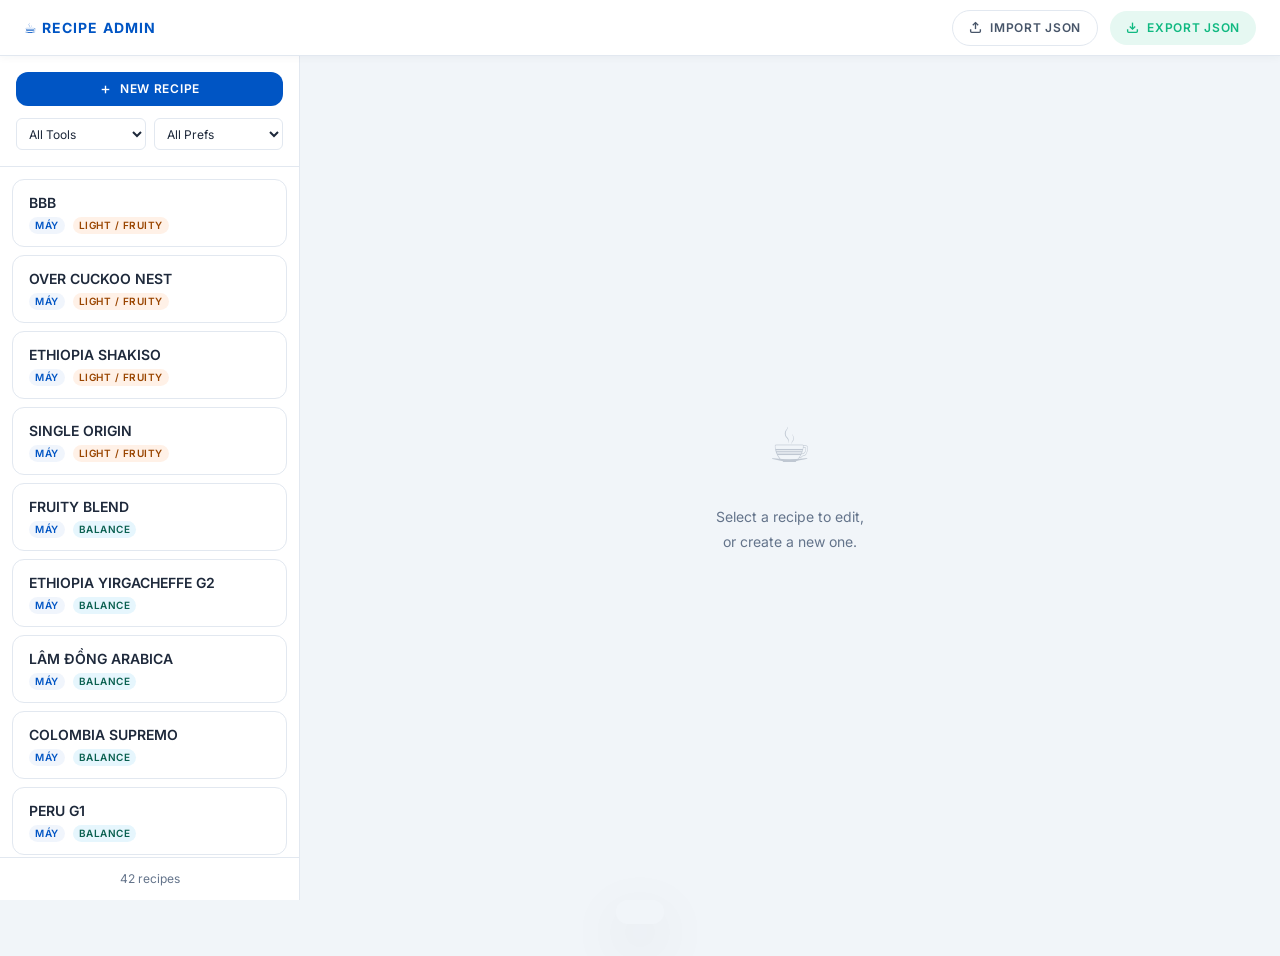
==== admin.html @ 7636e5ef "feat: implement web-based recipe admin interface for managing coffee configurations" ====
<!DOCTYPE html>
<html lang="en">
<head>
  <meta charset="UTF-8">
  <meta name="viewport" content="width=device-width, initial-scale=1.0">
  <title>Recipe Admin — Coffee Recipe Finder</title>
  <link rel="preconnect" href="https://fonts.googleapis.com">
  <link rel="preconnect" href="https://fonts.gstatic.com" crossorigin>
  <link href="https://fonts.googleapis.com/css2?family=Inter:wght@400;500;600;700&display=swap" rel="stylesheet">
  <link rel="stylesheet" href="css/reset.css">
  <link rel="stylesheet" href="css/variables.css">
  <style>
    *, *::before, *::after { box-sizing: border-box; }
    .hidden { display: none !important; }

    body {
      font-family: var(--font-sans);
      background: #F1F5F9;
      color: var(--text);
      min-height: 100vh;
      text-transform: none;
    }

    /* ── Header ── */
    .admin-header {
      position: fixed; top: 0; left: 0; right: 0;
      height: 56px;
      background: #fff;
      border-bottom: 1px solid var(--border);
      display: flex; align-items: center; justify-content: space-between;
      padding: 0 var(--space-6);
      z-index: 100;
      box-shadow: var(--shadow-sm);
    }
    .admin-logo {
      font-size: var(--text-sm); font-weight: var(--weight-bold);
      letter-spacing: 0.08em; text-transform: uppercase; color: var(--primary);
    }
    .admin-header-actions { display: flex; align-items: center; gap: var(--space-3); }

    /* ── Layout ── */
    .admin-layout {
      display: flex; margin-top: 56px;
      height: calc(100vh - 56px); overflow: hidden;
    }

    /* ── Sidebar ── */
    .admin-sidebar {
      width: 300px; flex-shrink: 0;
      background: #fff; border-right: 1px solid var(--border);
      display: flex; flex-direction: column; overflow: hidden;
    }
    .sidebar-toolbar {
      padding: var(--space-4); border-bottom: 1px solid var(--border);
      display: flex; flex-direction: column; gap: var(--space-3);
    }
    .filter-row { display: flex; gap: var(--space-2); }
    .filter-row select {
      flex: 1; height: 32px; border: 1px solid var(--border);
      border-radius: var(--radius-sm); font-size: var(--text-xs);
      padding: 0 var(--space-2); color: var(--text); background: var(--bg);
      outline: none; cursor: pointer; text-transform: none;
    }
    .filter-row select:focus { border-color: var(--primary); }
    .recipe-list {
      flex: 1; overflow-y: auto; padding: var(--space-3);
      display: flex; flex-direction: column; gap: var(--space-2);
    }
    .recipe-list-item {
      border: 1px solid var(--border); border-radius: var(--radius-md);
      padding: var(--space-3) var(--space-4); cursor: pointer;
      transition: border-color 150ms, background 150ms; background: var(--bg);
    }
    .recipe-list-item:hover { border-color: var(--border-focus); background: var(--card-hover); }
    .recipe-list-item.active { border-color: var(--primary); background: var(--primary-dim); }
    .recipe-list-item-name {
      font-size: var(--text-sm); font-weight: var(--weight-semi); color: var(--text);
      margin-bottom: var(--space-1); white-space: nowrap; overflow: hidden; text-overflow: ellipsis;
    }
    .recipe-list-item-meta { display: flex; align-items: center; gap: var(--space-2); }
    .list-chip {
      font-size: 10px; font-weight: var(--weight-semi); padding: 1px 6px;
      border-radius: var(--radius-full); text-transform: uppercase; letter-spacing: 0.05em; white-space: nowrap;
    }
    .list-chip--tool       { background: var(--primary-dim); color: var(--primary); }
    .list-chip--pref-BALANCE      { background: var(--tag-balanced); color: #0A6050; }
    .list-chip--pref-LIGHT_FRUITY { background: var(--tag-fruity);   color: #994500; }
    .list-chip--pref-STRONG       { background: var(--tag-strong);   color: #6B2E90; }
    .list-score { font-size: 10px; color: var(--text-dim); margin-left: auto; }
    .sidebar-footer {
      padding: var(--space-3) var(--space-4); border-top: 1px solid var(--border);
      font-size: var(--text-xs); color: var(--text-dim); text-align: center;
    }
    .list-empty {
      padding: var(--space-8) var(--space-4); text-align: center;
      color: var(--text-dim); font-size: var(--text-xs);
    }

    /* ── Form panel ── */
    .admin-form-panel { flex: 1; overflow-y: auto; background: #F1F5F9; }
    .form-empty {
      display: flex; flex-direction: column; align-items: center; justify-content: center;
      height: 100%; color: var(--text-dim); font-size: var(--text-sm);
      gap: var(--space-4); text-align: center; line-height: 1.8;
    }
    .form-empty-icon { font-size: 3rem; opacity: 0.35; }

    /* ── Form ── */
    .recipe-form { padding: var(--space-6); max-width: 860px; margin: 0 auto; }

    .form-section {
      background: #fff; border: 1px solid var(--border);
      border-radius: var(--radius-lg); padding: var(--space-6); margin-bottom: var(--space-4);
    }
    .form-section-title {
      font-size: var(--text-xs); font-weight: var(--weight-bold);
      text-transform: uppercase; letter-spacing: 0.10em; color: var(--text-dim);
      margin-bottom: var(--space-5); display: flex; align-items: center; justify-content: space-between;
    }
    .form-grid   { display: grid; grid-template-columns: repeat(2, 1fr); gap: var(--space-4); }
    .form-grid--3 { grid-template-columns: repeat(3, 1fr); }
    .form-grid--4 { grid-template-columns: repeat(4, 1fr); }
    .form-field   { display: flex; flex-direction: column; gap: var(--space-2); }
    .form-field.full { grid-column: 1 / -1; }
    .form-field label {
      font-size: var(--text-xs); font-weight: var(--weight-semi);
      color: var(--text-muted); text-transform: uppercase; letter-spacing: 0.06em;
    }
    .form-field input,
    .form-field select,
    .form-field textarea {
      border: 1px solid var(--border); border-radius: var(--radius-sm);
      padding: var(--space-2) var(--space-3); font-size: var(--text-sm);
      font-family: var(--font-sans); color: var(--text); background: var(--bg);
      outline: none; transition: border-color 150ms, box-shadow 150ms; text-transform: none;
    }
    .form-field input:focus,
    .form-field select:focus,
    .form-field textarea:focus {
      border-color: var(--primary); box-shadow: 0 0 0 3px var(--primary-dim);
    }
    .form-field input[readonly] { background: #F8FAFC; color: var(--text-dim); cursor: not-allowed; }
    .form-field textarea { resize: vertical; min-height: 72px; }
    .field-hint  { font-size: 10px; color: var(--text-dim); }
    .form-field.has-error input,
    .form-field.has-error select,
    .form-field.has-error textarea { border-color: var(--danger); }
    .error-msg { font-size: 10px; color: var(--danger); display: none; }
    .form-field.has-error .error-msg { display: block; }

    /* ── Sub-recipe cards (MÁY) ── */
    .sub-recipe-list { display: flex; flex-direction: column; gap: var(--space-4); }

    .sub-recipe-card {
      border: 1px solid var(--border); border-radius: var(--radius-md);
      padding: var(--space-4); background: #F8FAFC;
    }
    .sub-recipe-card-header {
      display: flex; align-items: center; justify-content: space-between;
      margin-bottom: var(--space-4);
    }
    .sub-recipe-num {
      width: 24px; height: 24px; border-radius: var(--radius-full);
      background: var(--primary-dim); color: var(--primary);
      font-size: var(--text-xs); font-weight: var(--weight-bold);
      display: flex; align-items: center; justify-content: center;
      flex-shrink: 0;
    }
    .sub-recipe-empty {
      padding: var(--space-5); text-align: center; font-size: var(--text-xs);
      color: var(--text-dim); border: 1px dashed var(--border); border-radius: var(--radius-sm);
    }

    /* ── Steps table ── */
    .steps-table { width: 100%; border-collapse: collapse; }
    .steps-table th {
      font-size: 10px; font-weight: var(--weight-semi); text-transform: uppercase;
      letter-spacing: 0.08em; color: var(--text-dim);
      padding: var(--space-2); text-align: left; border-bottom: 1px solid var(--border);
    }
    .steps-table td { padding: var(--space-2); vertical-align: middle; }
    .steps-table input[type="text"],
    .steps-table input[type="number"] {
      width: 100%; border: 1px solid var(--border); border-radius: var(--radius-sm);
      padding: 5px var(--space-2); font-size: var(--text-xs); font-family: var(--font-sans);
      color: var(--text); outline: none; text-transform: none; transition: border-color 150ms; background: var(--bg);
    }
    .steps-table input:focus { border-color: var(--primary); }
    .steps-table input[type="checkbox"] { cursor: pointer; accent-color: var(--primary); }
    .steps-table input:disabled { background: #F8FAFC; color: var(--text-dim); }
    .col-num    { width: 28px; }
    .col-name   { width: 110px; }
    .col-water  { width: 72px; }
    .col-start  { width: 72px; }
    .col-end    { width: 72px; }
    .col-passive{ width: 58px; text-align: center !important; }
    .col-passive-label { min-width: 160px; }
    .col-del    { width: 36px; }
    .steps-empty {
      padding: var(--space-5); text-align: center; font-size: var(--text-xs);
      color: var(--text-dim); border: 1px dashed var(--border); border-radius: var(--radius-sm);
    }

    /* ── Buttons ── */
    .btn {
      display: inline-flex; align-items: center; gap: var(--space-2);
      font-size: var(--text-xs); font-weight: var(--weight-semi);
      padding: 8px var(--space-4); border-radius: var(--radius-full); cursor: pointer;
      transition: background 150ms, color 150ms; text-transform: uppercase;
      letter-spacing: 0.06em; white-space: nowrap; font-family: var(--font-sans);
    }
    .btn-primary { background: var(--primary); color: #fff; }
    .btn-primary:hover { background: var(--primary-hover); }
    .btn-secondary { background: var(--bg); color: var(--text-muted); border: 1px solid var(--border); }
    .btn-secondary:hover { background: var(--card-hover); color: var(--text); }
    .btn-danger { background: var(--danger-dim); color: var(--danger); }
    .btn-danger:hover { background: var(--danger); color: #fff; }
    .btn-success { background: var(--success-dim); color: var(--success); }
    .btn-success:hover { background: var(--success); color: #fff; }
    .btn-new {
      width: 100%; justify-content: center;
      background: var(--primary); color: #fff; border-radius: var(--radius-md);
    }
    .btn-new:hover { background: var(--primary-hover); }
    .btn-icon {
      width: 28px; height: 28px; display: inline-flex; align-items: center; justify-content: center;
      border-radius: var(--radius-sm); color: var(--text-dim);
      transition: background 150ms, color 150ms; cursor: pointer;
    }
    .btn-icon:hover { background: var(--danger-dim); color: var(--danger); }
    .btn-import-label {
      display: inline-flex; align-items: center; gap: var(--space-2);
      font-size: var(--text-xs); font-weight: var(--weight-semi);
      padding: 8px var(--space-4); border-radius: var(--radius-full); cursor: pointer;
      background: var(--bg); color: var(--text-muted); border: 1px solid var(--border);
      text-transform: uppercase; letter-spacing: 0.06em; transition: background 150ms;
    }
    .btn-import-label:hover { background: var(--card-hover); color: var(--text); }
    .btn-import-label input[type="file"] { display: none; }

    /* ── Form actions ── */
    .form-actions {
      display: flex; align-items: center; justify-content: space-between;
      padding: var(--space-4) 0 var(--space-8);
    }
    .form-actions-right { display: flex; gap: var(--space-3); }

    /* ── Toast ── */
    .toast {
      position: fixed; bottom: var(--space-6); left: 50%;
      transform: translateX(-50%) translateY(calc(100% + var(--space-6)));
      border-radius: var(--radius-full); padding: var(--space-3) var(--space-6);
      font-size: var(--text-xs); font-weight: var(--weight-semi); letter-spacing: 0.06em;
      text-transform: uppercase; color: #fff; box-shadow: var(--shadow-xl);
      z-index: 9999; transition: transform 400ms cubic-bezier(0.16, 1, 0.3, 1);
      white-space: nowrap; pointer-events: none;
    }
    .toast.visible { transform: translateX(-50%) translateY(0); }
    .toast--success { background: var(--success); }
    .toast--error   { background: var(--danger); }
    .toast--info    { background: var(--primary); }
  </style>
</head>
<body>

  <!-- Header -->
  <header class="admin-header">
    <div class="admin-logo">☕ Recipe Admin</div>
    <div class="admin-header-actions">
      <label class="btn-import-label">
        <svg width="13" height="13" viewBox="0 0 24 24" fill="none" stroke="currentColor" stroke-width="2.5" aria-hidden="true">
          <path d="M21 15v4a2 2 0 01-2 2H5a2 2 0 01-2-2v-4"/>
          <polyline points="17 8 12 3 7 8"/><line x1="12" y1="3" x2="12" y2="15"/>
        </svg>
        Import JSON
        <input type="file" id="import-input" accept=".json">
      </label>
      <button class="btn btn-success" id="btn-export">
        <svg width="13" height="13" viewBox="0 0 24 24" fill="none" stroke="currentColor" stroke-width="2.5" aria-hidden="true">
          <path d="M21 15v4a2 2 0 01-2 2H5a2 2 0 01-2-2v-4"/>
          <polyline points="7 10 12 15 17 10"/><line x1="12" y1="15" x2="12" y2="3"/>
        </svg>
        Export JSON
      </button>
    </div>
  </header>

  <!-- Layout -->
  <div class="admin-layout">

    <!-- Sidebar -->
    <aside class="admin-sidebar">
      <div class="sidebar-toolbar">
        <button class="btn btn-new" id="btn-new">
          <svg width="13" height="13" viewBox="0 0 24 24" fill="none" stroke="currentColor" stroke-width="2.5" aria-hidden="true">
            <line x1="12" y1="5" x2="12" y2="19"/><line x1="5" y1="12" x2="19" y2="12"/>
          </svg>
          New Recipe
        </button>
        <div class="filter-row">
          <select id="filter-tool">
            <option value="">All Tools</option>
            <option value="MÁY">Espresso</option>
            <option value="PHIN">Phin</option>
            <option value="FILTER">Filter</option>
            <option value="COLDBREW">Cold Brew</option>
          </select>
          <select id="filter-pref">
            <option value="">All Prefs</option>
            <option value="LIGHT / FRUITY">Light / Fruity</option>
            <option value="BALANCE">Balance</option>
            <option value="STRONG">Strong</option>
          </select>
        </div>
      </div>
      <div class="recipe-list" id="recipe-list"></div>
      <div class="sidebar-footer" id="sidebar-footer">Loading…</div>
    </aside>

    <!-- Form panel -->
    <main class="admin-form-panel">
      <div class="form-empty" id="form-empty">
        <span class="form-empty-icon">☕</span>
        <span>Select a recipe to edit,<br>or create a new one.</span>
      </div>

      <form class="recipe-form hidden" id="recipe-form" autocomplete="off" novalidate>

        <!-- ── Basic Info ── -->
        <section class="form-section">
          <div class="form-section-title">Basic Info</div>
          <div class="form-grid form-grid--4">
            <div class="form-field" id="field-id">
              <label>ID</label>
              <input type="number" id="f-id" readonly tabindex="-1">
            </div>
            <div class="form-field" id="field-tool">
              <label>Tool *</label>
              <select id="f-tool">
                <option value="MÁY">Espresso</option>
                <option value="PHIN">Phin</option>
                <option value="FILTER">Filter</option>
                <option value="COLDBREW">Cold Brew</option>
              </select>
            </div>
            <div class="form-field" id="field-preference">
              <label>Preference *</label>
              <select id="f-preference">
                <option value="LIGHT / FRUITY">Light / Fruity</option>
                <option value="BALANCE">Balance</option>
                <option value="STRONG">Strong</option>
              </select>
            </div>
            <div class="form-field" id="field-score">
              <label>Score (optional)</label>
              <input type="number" id="f-score" step="0.1" min="0" max="5" placeholder="4.5">
            </div>
          </div>
          <div class="form-grid" style="margin-top:var(--space-4);">
            <div class="form-field full" id="field-disclaimer">
              <label>Disclaimer</label>
              <textarea id="f-disclaimer" rows="2" placeholder="This recipe is a starting point…"></textarea>
            </div>
          </div>
        </section>

        <!-- ── Coffee ── -->
        <section class="form-section">
          <div class="form-section-title">Coffee</div>
          <div class="form-grid">
            <div class="form-field" id="field-coffee-name">
              <label>Coffee Name *</label>
              <input type="text" id="f-coffee-name" placeholder="Ethiopia Shakiso">
              <span class="error-msg">Required</span>
            </div>
            <div class="form-field" id="field-coffee-origin">
              <label>Origin *</label>
              <input type="text" id="f-coffee-origin" placeholder="Ethiopia">
              <span class="error-msg">Required</span>
            </div>
            <div class="form-field full" id="field-coffee-notes">
              <label>Tasting Notes *</label>
              <input type="text" id="f-coffee-notes" placeholder="Fruity, Floral, Bright Acidity">
              <span class="field-hint">Separate with commas</span>
              <span class="error-msg">At least one note required</span>
            </div>
          </div>
        </section>

        <!-- ── Base Specs (MÁY only) ── -->
        <section class="form-section hidden" id="section-base-specs">
          <div class="form-section-title">Base Specs</div>
          <div class="form-grid form-grid--3">
            <div class="form-field">
              <label>Temperature (°C)</label>
              <input type="number" id="f-base-temperature" placeholder="94">
            </div>
            <div class="form-field">
              <label>Grind Size</label>
              <input type="text" id="f-base-grind" placeholder="Fine">
            </div>
            <div class="form-field">
              <label>Water PPM</label>
              <input type="text" id="f-base-waterPPM" placeholder="55-60">
            </div>
          </div>
        </section>

        <!-- ── Brew Specs (PHIN + COLDBREW) ── -->
        <section class="form-section hidden" id="section-brew-specs">
          <div class="form-section-title">Brew Specs</div>
          <div class="form-grid form-grid--3">
            <div class="form-field">
              <label>Ratio</label>
              <input type="text" id="f-bs-ratio" placeholder="1:5">
            </div>
            <div class="form-field">
              <label>Grind Size</label>
              <input type="text" id="f-bs-grind" placeholder="Medium">
            </div>
            <div class="form-field">
              <label>Water PPM</label>
              <input type="text" id="f-bs-waterPPM" placeholder="55-60">
            </div>
            <div class="form-field">
              <label>Brew Time</label>
              <input type="text" id="f-bs-brewTime" placeholder="4:30-5:00 min">
            </div>
            <!-- PHIN only -->
            <div class="form-field" id="bs-field-dose">
              <label>Dose</label>
              <input type="text" id="f-bs-dose" placeholder="25g">
            </div>
            <div class="form-field" id="bs-field-water">
              <label>Water</label>
              <input type="text" id="f-bs-water" placeholder="125g">
            </div>
            <div class="form-field" id="bs-field-temperature">
              <label>Temperature (°C)</label>
              <input type="number" id="f-bs-temperature" placeholder="96">
            </div>
            <!-- COLDBREW only -->
            <div class="form-field hidden" id="bs-field-bloomTemp">
              <label>Bloom Temp (°C)</label>
              <input type="number" id="f-bs-bloomTemp" placeholder="90">
            </div>
            <div class="form-field hidden" id="bs-field-coldWaterTemp">
              <label>Cold Water Temp (°C)</label>
              <input type="number" id="f-bs-coldWaterTemp" placeholder="10">
            </div>
          </div>
        </section>

        <!-- ── Note (FILTER only) ── -->
        <section class="form-section hidden" id="section-note">
          <div class="form-section-title">Recipe Note</div>
          <div class="form-field">
            <label>Note</label>
            <textarea id="f-note" rows="3" placeholder="BASED ON BREWING CALIBRATION RECIPE…"></textarea>
          </div>
        </section>

        <!-- ── Sub-Recipes (MÁY only) ── -->
        <section class="form-section hidden" id="section-sub-recipes">
          <div class="form-section-title">
            Sub-Recipes
            <button type="button" class="btn btn-secondary" id="btn-add-sub" style="padding:4px 12px;font-size:11px;">
              <svg width="11" height="11" viewBox="0 0 24 24" fill="none" stroke="currentColor" stroke-width="2.5">
                <line x1="12" y1="5" x2="12" y2="19"/><line x1="5" y1="12" x2="19" y2="12"/>
              </svg>
              Add Sub-Recipe
            </button>
          </div>
          <div class="sub-recipe-list" id="sub-recipe-list">
            <div class="sub-recipe-empty" id="sub-recipe-empty">No sub-recipes yet. Click "Add Sub-Recipe" to begin.</div>
          </div>
        </section>

        <!-- ── Brew Steps (PHIN + COLDBREW) ── -->
        <section class="form-section hidden" id="section-brew-steps">
          <div class="form-section-title">
            Brew Steps
            <button type="button" class="btn btn-secondary" id="btn-add-step" style="padding:4px 12px;font-size:11px;">
              <svg width="11" height="11" viewBox="0 0 24 24" fill="none" stroke="currentColor" stroke-width="2.5">
                <line x1="12" y1="5" x2="12" y2="19"/><line x1="5" y1="12" x2="19" y2="12"/>
              </svg>
              Add Step
            </button>
          </div>
          <div id="steps-container">
            <div class="steps-empty" id="steps-empty">No steps yet.</div>
            <table class="steps-table hidden" id="steps-table">
              <thead>
                <tr>
                  <th class="col-num">#</th>
                  <th class="col-name">Name</th>
                  <th class="col-water">Water</th>
                  <th class="col-start">Start (s)</th>
                  <th class="col-end">End (s)</th>
                  <th class="col-passive" style="text-align:center;">Passive</th>
                  <th class="col-passive-label">Passive Label</th>
                  <th class="col-del"></th>
                </tr>
              </thead>
              <tbody id="steps-tbody"></tbody>
            </table>
          </div>
        </section>

        <!-- ── Form actions ── -->
        <div class="form-actions">
          <button type="button" class="btn btn-danger" id="btn-delete">
            <svg width="13" height="13" viewBox="0 0 24 24" fill="none" stroke="currentColor" stroke-width="2.5">
              <polyline points="3 6 5 6 21 6"/>
              <path d="M19 6l-1 14a2 2 0 01-2 2H8a2 2 0 01-2-2L5 6"/>
              <path d="M10 11v6M14 11v6"/>
              <path d="M9 6V4a1 1 0 011-1h4a1 1 0 011 1v2"/>
            </svg>
            Delete
          </button>
          <div class="form-actions-right">
            <button type="button" class="btn btn-secondary" id="btn-cancel">Cancel</button>
            <button type="submit" class="btn btn-primary" id="btn-save">
              <svg width="13" height="13" viewBox="0 0 24 24" fill="none" stroke="currentColor" stroke-width="2.5">
                <path d="M19 21H5a2 2 0 01-2-2V5a2 2 0 012-2h11l5 5v11a2 2 0 01-2 2z"/>
                <polyline points="17 21 17 13 7 13 7 21"/>
                <polyline points="7 3 7 8 15 8"/>
              </svg>
              Save Recipe
            </button>
          </div>
        </div>

      </form>
    </main>
  </div>

  <div id="toast" class="toast" role="alert" aria-live="polite"></div>
  <script src="js/admin.js"></script>
</body>
</html>
---- css/variables.css ----
:root {
  /* Backgrounds */
  --bg:           #FFFFFF;
  --bg-elevated:  #FFFFFF;
  --card:         #FFFFFF;
  --card-hover:   #F8FAFC;
  --border:       #E2E8F0;
  --border-focus: #94A3B8;

  /* Accent — vibrant cobalt blue */
  --primary:      #0055C4;
  --primary-hover:#00449E;
  --primary-dim:  rgba(0, 85, 196, 0.06);
  --primary-glow: rgba(0, 85, 196, 0.12);

  /* Text */
  --text:         #1E293B;
  --text-muted:   #475569;
  --text-dim:     #64748B;

  /* Semantic */
  --success:      #10B981;
  --success-dim:  rgba(16, 185, 129, 0.10);
  --danger:       #EF4444;
  --danger-dim:   rgba(239, 68, 68, 0.10);

  /* Preference tag colors */
  --tag-fruity:   rgba(249, 115, 22, 0.10);
  --tag-balanced: rgba(14, 165, 233, 0.10);
  --tag-strong:   rgba(139, 92, 246, 0.10);

  /* Typography */
  --font-heading: var(--font-sans);
  --font-sans:    'Inter', system-ui, -apple-system, sans-serif;
  --font-mono:    'SF Mono', 'Fira Code', monospace;

  /* Scale */
  --text-xs:   0.75rem;
  --text-sm:   0.875rem;
  --text-base: 1rem;
  --text-lg:   1.125rem;
  --text-xl:   1.25rem;
  --text-2xl:  1.5rem;
  --text-3xl:  1.875rem;
  --text-4xl:  2.25rem;
  --text-5xl:  3rem;

  --weight-regular: 400;
  --weight-medium:  500;
  --weight-semi:    600;
  --weight-bold:    700;

  /* Spacing */
  --space-1:  0.25rem;
  --space-2:  0.5rem;
  --space-3:  0.75rem;
  --space-4:  1rem;
  --space-5:  1.25rem;
  --space-6:  1.5rem;
  --space-8:  2rem;
  --space-10: 2.5rem;
  --space-12: 3rem;
  --space-16: 4rem;
  --space-20: 5rem;
  --space-24: 6rem;

  /* Radii */
  --radius-sm:   6px;
  --radius-md:   12px;
  --radius-lg:   20px;
  --radius-xl:   24px;
  --radius-full: 9999px;

  /* Shadows — slate-tinted, very soft */
  --shadow-sm:      0 2px 8px  rgba(30, 41, 59, 0.04);
  --shadow-md:      0 4px 20px rgba(30, 41, 59, 0.06);
  --shadow-lg:      0 10px 40px rgba(30, 41, 59, 0.08);
  --shadow-xl:      0 20px 60px rgba(30, 41, 59, 0.10);
  --shadow-primary: 0 4px 20px rgba(0, 85, 196, 0.20);

  /* Transitions */
  --ease-out:   cubic-bezier(0.16, 1, 0.3, 1);
  --ease-in:    cubic-bezier(0.7, 0, 0.84, 0);
  --ease-inout: cubic-bezier(0.87, 0, 0.13, 1);
  --duration-fast:   150ms;
  --duration-base:   250ms;
  --duration-slow:   400ms;
  --duration-slower: 600ms;

  /* Z-index */
  --z-base:    1;
  --z-header:  100;
  --z-overlay: 200;
  --z-modal:   300;
  --z-toast:   400;
}
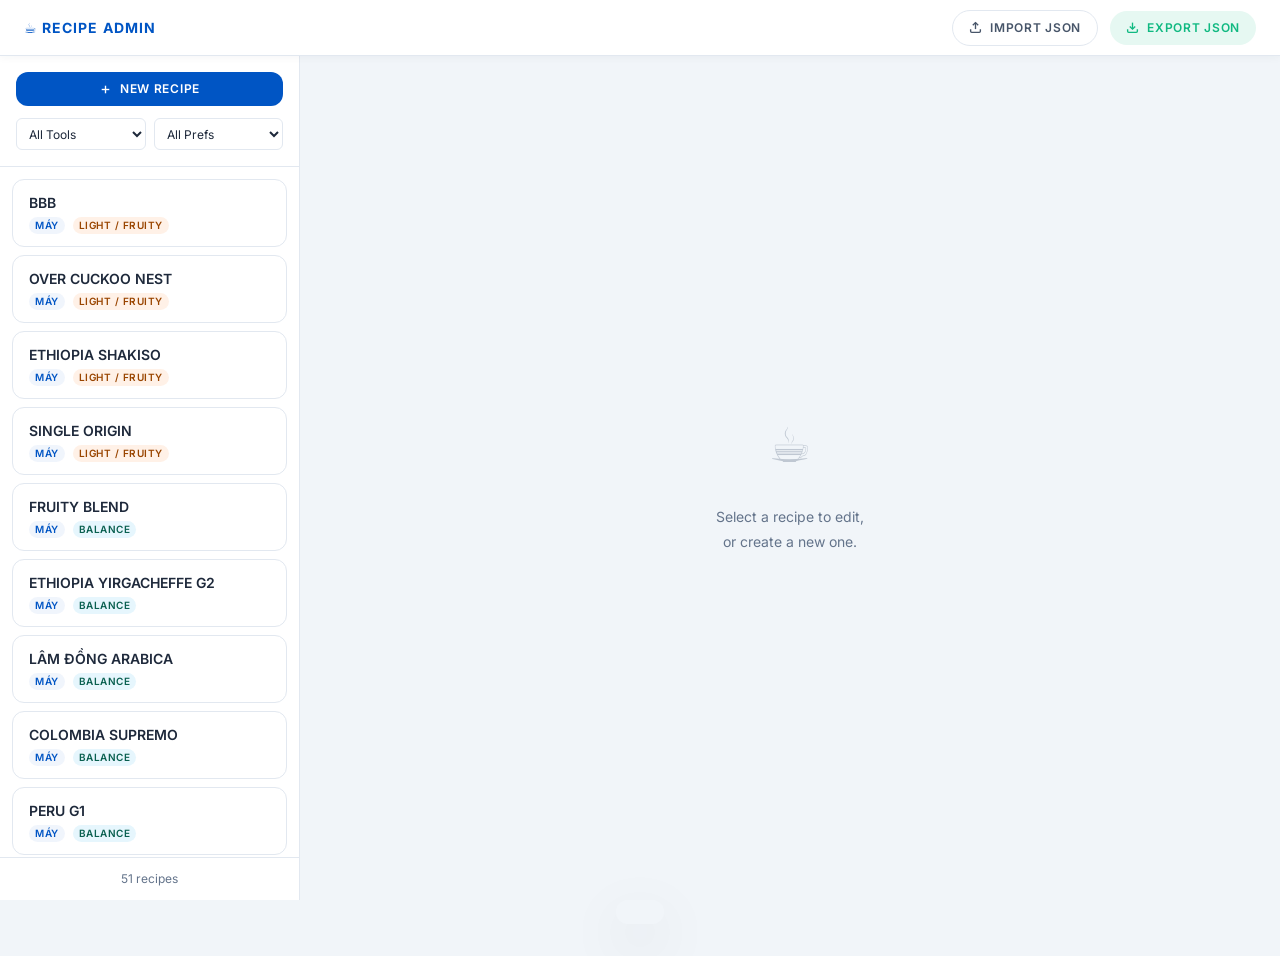
==== commit cf4fc6b2: "feat: add Modal and UIRenderer modules with associated recipe data and administrative configuration." ====
--- a/admin.html
+++ b/admin.html
@@ -189,12 +189,14 @@
     .steps-table input[type="checkbox"] { cursor: pointer; accent-color: var(--primary); }
     .steps-table input:disabled { background: #F8FAFC; color: var(--text-dim); }
     .col-num    { width: 28px; }
-    .col-name   { width: 110px; }
-    .col-water  { width: 72px; }
-    .col-start  { width: 72px; }
-    .col-end    { width: 72px; }
+    .col-name   { width: 100px; }
+    .col-water  { width: 62px; }
+    .col-ratio  { width: 80px; }
+    .col-temp   { width: 62px; }
+    .col-start  { width: 62px; }
+    .col-end    { width: 62px; }
     .col-passive{ width: 58px; text-align: center !important; }
-    .col-passive-label { min-width: 160px; }
+    .col-passive-label { min-width: 140px; }
     .col-del    { width: 36px; }
     .steps-empty {
       padding: var(--space-5); text-align: center; font-size: var(--text-xs);
@@ -406,13 +408,18 @@
           </div>
         </section>
 
-        <!-- ── Brew Specs (PHIN + COLDBREW) ── -->
+        <!-- ── Brew Specs (PHIN + FILTER + COLDBREW) ── -->
         <section class="form-section hidden" id="section-brew-specs">
           <div class="form-section-title">Brew Specs</div>
           <div class="form-grid form-grid--3">
+            <!-- FILTER only -->
+            <div class="form-field hidden" id="bs-field-tools">
+              <label>Tools / Dripper</label>
+              <input type="text" id="f-bs-tools" placeholder="Solo Dripper">
+            </div>
             <div class="form-field">
               <label>Ratio</label>
-              <input type="text" id="f-bs-ratio" placeholder="1:5">
+              <input type="text" id="f-bs-ratio" placeholder="1:15">
             </div>
             <div class="form-field">
               <label>Grind Size</label>
@@ -426,18 +433,18 @@
               <label>Brew Time</label>
               <input type="text" id="f-bs-brewTime" placeholder="4:30-5:00 min">
             </div>
-            <!-- PHIN only -->
+            <!-- PHIN + FILTER -->
             <div class="form-field" id="bs-field-dose">
               <label>Dose</label>
-              <input type="text" id="f-bs-dose" placeholder="25g">
+              <input type="text" id="f-bs-dose" placeholder="15g">
             </div>
             <div class="form-field" id="bs-field-water">
               <label>Water</label>
-              <input type="text" id="f-bs-water" placeholder="125g">
+              <input type="text" id="f-bs-water" placeholder="225g">
             </div>
             <div class="form-field" id="bs-field-temperature">
               <label>Temperature (°C)</label>
-              <input type="number" id="f-bs-temperature" placeholder="96">
+              <input type="number" id="f-bs-temperature" placeholder="95">
             </div>
             <!-- COLDBREW only -->
             <div class="form-field hidden" id="bs-field-bloomTemp">
@@ -448,15 +455,6 @@
               <label>Cold Water Temp (°C)</label>
               <input type="number" id="f-bs-coldWaterTemp" placeholder="10">
             </div>
-          </div>
-        </section>
-
-        <!-- ── Note (FILTER only) ── -->
-        <section class="form-section hidden" id="section-note">
-          <div class="form-section-title">Recipe Note</div>
-          <div class="form-field">
-            <label>Note</label>
-            <textarea id="f-note" rows="3" placeholder="BASED ON BREWING CALIBRATION RECIPE…"></textarea>
           </div>
         </section>
 
@@ -495,6 +493,8 @@
                   <th class="col-num">#</th>
                   <th class="col-name">Name</th>
                   <th class="col-water">Water</th>
+                  <th class="col-ratio">Ratio/Parts</th>
+                  <th class="col-temp">Temp</th>
                   <th class="col-start">Start (s)</th>
                   <th class="col-end">End (s)</th>
                   <th class="col-passive" style="text-align:center;">Passive</th>
